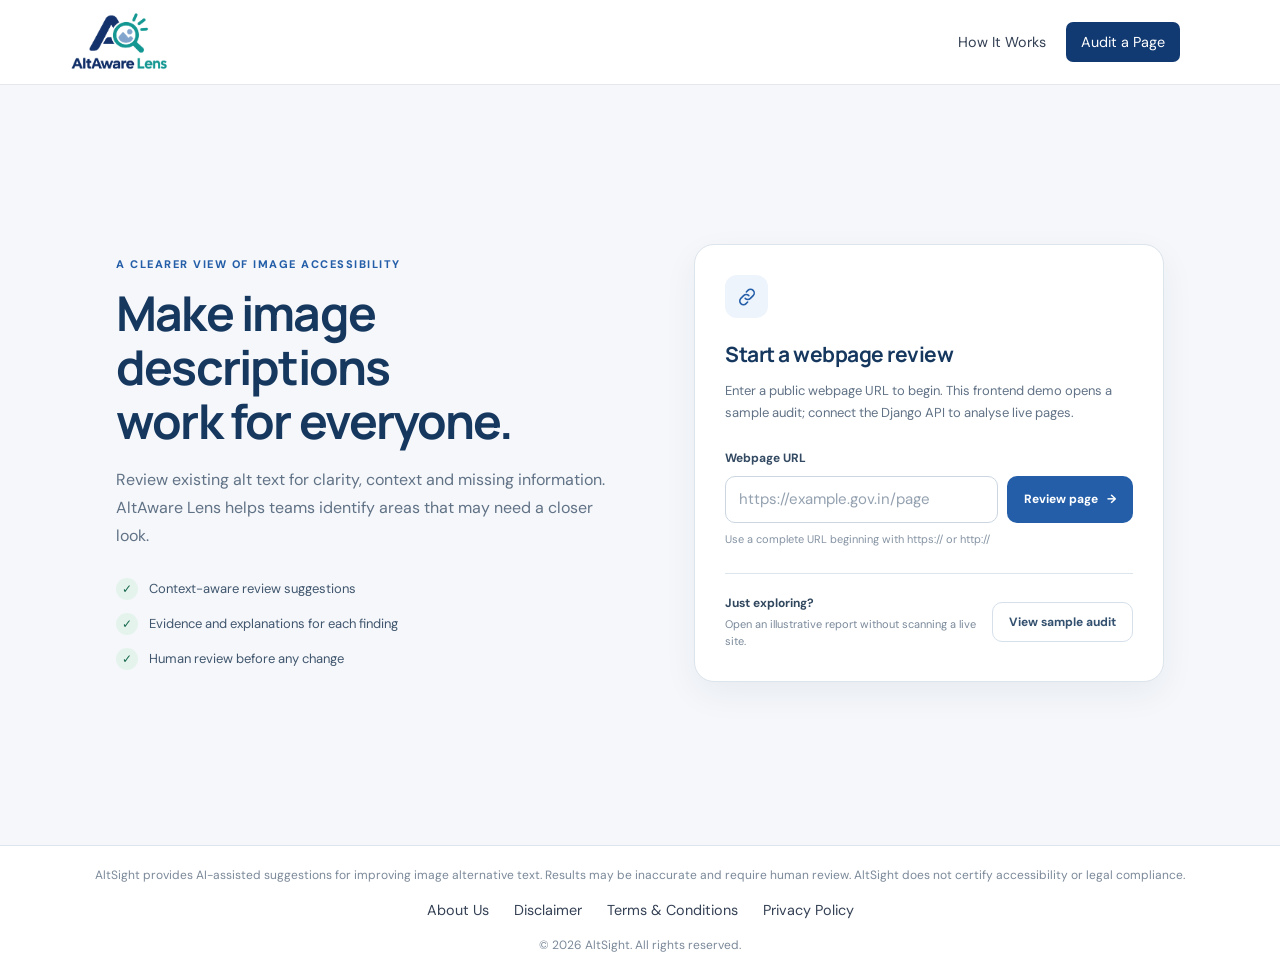
==== index.html @ 67014c3b "frontend_bhavya" ====
<!DOCTYPE html>
<html lang="en">

<head>
  <meta charset="UTF-8">
  <meta name="viewport" content="width=device-width, initial-scale=1">
  <meta name="theme-color" content="#16385f">

  <title>AltSight | Image accessibility review</title>

  <link rel="icon" href="images/AltAware%20Lens%20Logo%20Mark.png" type="image/png">
  <link rel="stylesheet" href="css/style.css">
  <script src="js/home.js" defer></script>
</head>

<body class="home-page">

  <!-- HEADER -->
  <header class="site-header">

    <a href="index.html" class="brand">
      <img
        src="./images/AltAware%20Lens%20Logo%20Mark.png"
        alt="AltAware Lens logo"
        class="brand-logo"
        width="56"
        height="56"
      >
    </a>

    <nav class="nav-links" aria-label="Main navigation">
      <a href="about.html#how-it-works">How It Works</a>
      <a href="index.html#audit-form" class="nav-cta">
        Audit a Page
      </a>
    </nav>

  </header>


  <!-- MAIN CONTENT -->
  <main class="home-main">

    <!-- Welcome Section -->
    <section class="welcome-copy" aria-labelledby="page-title">

      <p class="eyebrow">A clearer view of image accessibility</p>

      <h1 id="page-title">
        Make image descriptions<br class="desktop-break"> work for everyone.
      </h1>

      <p class="lead">
        Review existing alt text for clarity, context and missing information.
        AltAware Lens helps teams identify areas that may need a closer look.
      </p>

      <ul class="trust-points">
        <li><span aria-hidden="true">✓</span> Context-aware review suggestions</li>
        <li><span aria-hidden="true">✓</span> Evidence and explanations for each finding</li>
        <li><span aria-hidden="true">✓</span> Human review before any change</li>
      </ul>

    </section>


    <!-- URL Review Section -->
    <section class="url-card" aria-labelledby="url-heading">

      <div class="card-icon" aria-hidden="true">
        <svg viewBox="0 0 24 24" fill="none">
          <path
            d="M10 13.5a4 4 0 0 0 5.7 0l3-3a4 4 0 0 0-5.7-5.7l-1.7 1.7M14 10.5a4 4 0 0 0-5.7 0l-3 3A4 4 0 0 0 11 19.2l1.7-1.7"
            stroke="currentColor"
            stroke-width="1.7"
            stroke-linecap="round"
          />
        </svg>
      </div>

      <h2 id="url-heading">Start a webpage review</h2>

      <p class="muted">
        Enter a public webpage URL to begin. This frontend demo opens a
        sample audit; connect the Django API to analyse live pages.
      </p>

      <form id="urlForm" class="url-form">

        <label for="pageUrl">Webpage URL</label>

        <div class="input-row">
          <input
            id="pageUrl"
            name="url"
            type="url"
            placeholder="https://example.gov.in/page"
            autocomplete="url"
            required
          >

          <button class="button button-primary" type="submit">
            Review page <span aria-hidden="true">→</span>
          </button>
        </div>

        <p class="field-hint">
          Use a complete URL beginning with https:// or http://
        </p>

        <div
          id="homeMessage"
          class="message"
          role="status"
          aria-live="polite">
        </div>

      </form>

      <div class="card-divider"></div>

      <div class="sample-row">
        <div>
          <strong>Just exploring?</strong>
          <span>Open an illustrative report without scanning a live site.</span>
        </div>

        <button
          type="button"
          id="sampleButton"
          class="button button-secondary">
          View sample audit
        </button>
      </div>

    </section>

  </main>


  <!-- FOOTER -->
  <footer class="site-footer">

    <p class="footer-disclaimer">
      AltSight provides AI-assisted suggestions for improving image
      alternative text. Results may be inaccurate and require human
      review. AltSight does not certify accessibility or legal compliance.
    </p>

    <nav class="footer-links" aria-label="Legal and information">
      <a href="about.html">About Us</a>
      <a href="disclaimer.html">Disclaimer</a>
      <a href="terms.html">Terms &amp; Conditions</a>
      <a href="privacy.html">Privacy Policy</a>
    </nav>

    <p class="copyright">
      &copy; 2026 AltSight. All rights reserved.
    </p>

  </footer>

</body>
</html>
---- css/style.css ----
@import url('https://fonts.googleapis.com/css2?family=DM+Sans:wght@400;500;600;700&family=Manrope:wght@400;500;600;700;800&display=swap');

:root {
  --navy:#16385f; --blue:#245ea8; --blue-dark:#194a86; --blue-pale:#edf4fc;
  --ink:#1c2e43; --muted:#617286; --line:#dce4ec; --paper:#fff; --bg:#f5f7fa;
  --green:#17694f; --green-bg:#eaf6f0; --amber:#875b06; --amber-bg:#fff5df;
  --red:#a52b37; --red-bg:#fff0f1; --shadow:0 12px 34px rgba(22,56,95,.06);
  --radius:16px;
}
* { box-sizing:border-box; }
html { scroll-behavior:smooth; }
body { margin:0; background:var(--bg); color:var(--ink); font:15px/1.55 "DM Sans",system-ui,-apple-system,"Segoe UI",sans-serif; }
button,input { font:inherit; }
button,a { -webkit-tap-highlight-color:transparent; }
button { cursor:pointer; }
a { color:var(--blue); }
:focus-visible { outline:3px solid #4b91df; outline-offset:3px; }
.site-header { height:76px; display:flex; align-items:center; justify-content:space-between; padding:0 clamp(20px,6vw,88px); background:#fff; border-bottom:1px solid var(--line); }
.brand { display:inline-flex; align-items:center; gap:11px; color:var(--navy); text-decoration:none; }
.brand img { width:38px; height:38px; flex:none; }
.brand-copy { display:flex; flex-direction:column; line-height:1.1; }
.brand-copy strong { font:800 20px/1.15 "Manrope",sans-serif; letter-spacing:-.7px; }
.brand-copy small { margin-top:5px; font-size:9px; letter-spacing:1.15px; color:#708196; font-weight:700; }
.header-label,.workspace-label { color:#62758b; font-size:12px; font-weight:600; }
.home-main { max-width:1100px; margin:0 auto; padding:76px 26px 80px; display:grid; grid-template-columns:minmax(0,1fr) minmax(360px,.92fr); align-items:center; gap:68px; min-height:calc(100vh - 140px); }
.eyebrow { margin:0 0 13px; color:var(--blue); text-transform:uppercase; letter-spacing:1.5px; font-size:11px; font-weight:800; }
h1,h2,h3,p { margin-top:0; }
h1,h2,h3 { font-family:"Manrope","DM Sans",sans-serif; }
h1 { color:var(--navy); font-size:clamp(34px,4vw,48px); letter-spacing:-1.8px; line-height:1.13; margin-bottom:18px; }
.lead { color:var(--muted); font-size:16px; max-width:550px; line-height:1.75; }
.trust-points { padding:0; margin:28px 0 0; list-style:none; display:grid; gap:13px; color:#40566e; font-size:13px; }
.trust-points li { display:flex; align-items:center; gap:11px; }
.trust-points li span { display:grid; place-items:center; width:22px; height:22px; border-radius:50%; background:#e5f3ed; color:#17694f; font-weight:800; font-size:12px; }
.url-card { background:#fff; border:1px solid var(--line); border-radius:20px; padding:30px; box-shadow:var(--shadow); }
.card-icon { display:grid; place-items:center; width:43px; height:43px; background:var(--blue-pale); color:var(--blue); border-radius:12px; margin-bottom:20px; }
.card-icon svg { width:22px; height:22px; }
.url-card h2 { color:var(--navy); font-size:21px; letter-spacing:-.5px; margin-bottom:9px; }
.muted { color:var(--muted); }
.url-card > .muted { font-size:13px; line-height:1.7; margin-bottom:25px; }
.url-form label { display:block; font-size:12px; font-weight:700; margin-bottom:8px; color:#334a62; }
.input-row { display:flex; gap:9px; }
input[type=url] { min-width:0; width:100%; height:47px; padding:0 13px; color:var(--ink); border:1px solid #cbd6e2; border-radius:10px; background:#fff; }
input[type=url]:focus { border-color:#4b91df; outline:3px solid #4b91df26; }
input::placeholder { color:#94a1b0; }
.button { display:inline-flex; justify-content:center; align-items:center; gap:9px; border:1px solid transparent; border-radius:10px; padding:12px 16px; font-size:12px; line-height:1.2; font-weight:750; text-decoration:none; white-space:nowrap; transition:background .15s,border-color .15s; }
.button-primary { color:#fff; background:var(--blue); }
.button-primary:hover { background:var(--blue-dark); }
.button-secondary { background:#fff; border-color:#d5e0eb; color:#34516f; }
.button-secondary:hover { background:#f4f8fc; border-color:#bdccdc; }
.button-small { padding:9px 12px; font-size:11px; }
.field-hint { color:#8593a3; font-size:11px; margin:8px 0 0; }
.message { display:none; padding:10px 12px; margin-top:12px; border-radius:8px; background:var(--amber-bg); color:var(--amber); font-size:12px; }
.message.visible { display:block; }
.card-divider { height:1px; background:var(--line); margin:25px 0 20px; }
.sample-row { display:flex; align-items:center; justify-content:space-between; gap:14px; }
.sample-row div { display:grid; gap:4px; }
.sample-row strong { font-size:12px; color:#30475e; }
.sample-row span { color:#7a899a; font-size:11px; }
.site-footer { display:flex; justify-content:space-between; gap:20px; padding:20px clamp(20px,6vw,88px); background:#fff; border-top:1px solid var(--line); color:#7b8999; font-size:10px; }
.site-footer span:first-child { font-weight:800; color:#4d6279; }
.audit-main { max-width:1200px; margin:0 auto; padding:28px 24px 50px; }
.audit-header { padding:0 clamp(20px,5vw,72px); }
.header-actions { display:flex; align-items:center; gap:18px; }
.workspace-label { display:flex; align-items:center; gap:8px; }
.status-dot { width:7px; height:7px; background:#26966e; border-radius:50%; }
.breadcrumb { display:flex; gap:9px; align-items:center; font-size:11px; color:#7a899a; margin:0 0 28px; }
.breadcrumb a { text-decoration:none; }
.report-heading { display:flex; justify-content:space-between; align-items:flex-end; gap:24px; margin-bottom:24px; }
.report-heading h1 { font-size:clamp(29px,3vw,38px); margin-bottom:8px; }
.report-lead { font-size:13px; margin-bottom:0; }
.report-domain { min-width:245px; max-width:320px; display:grid; gap:5px; padding:14px 16px; border:1px solid var(--line); border-radius:12px; background:#fff; }
.domain-label { font-size:9px; letter-spacing:1px; color:#7a899a; font-weight:800; }
.report-domain strong { overflow-wrap:anywhere; color:#2c435d; font-size:12px; }
.report-domain > span:last-child { color:#8491a0; font-size:10px; }
.demo-banner { display:flex; align-items:center; gap:12px; background:#f0f5fb; border:1px solid #d8e5f3; color:#48617d; border-radius:10px; padding:12px 15px; font-size:11px; margin-bottom:18px; }
.demo-banner strong { color:#274c78; white-space:nowrap; }
.metrics { display:grid; grid-template-columns:repeat(3,minmax(0,1fr)); gap:14px; margin-bottom:22px; }
.metric-card { display:grid; gap:5px; padding:18px 20px; border:1px solid var(--line); border-radius:13px; background:#fff; }
.metric-label { color:#62758b; font-size:11px; font-weight:700; }
.metric-card strong { font:800 29px/1.2 "Manrope",sans-serif; color:var(--navy); letter-spacing:-1px; }
.metric-note { color:#8a97a6; font-size:10px; }
.report-layout { display:grid; grid-template-columns:225px minmax(0,1fr); align-items:start; gap:20px; }
.filter-panel,.findings-section { border:1px solid var(--line); border-radius:14px; background:#fff; overflow:hidden; }
.filter-panel { padding:19px 15px; }
.filter-panel h2,.findings-toolbar h2 { font-size:15px; color:var(--navy); margin-bottom:5px; }
.small-copy { font-size:11px; margin-bottom:15px; }
.filter-list { display:grid; gap:5px; }
.filter-button { display:flex; align-items:center; justify-content:space-between; gap:8px; width:100%; padding:10px 9px; border:1px solid transparent; border-radius:8px; background:#fff; color:#52677e; text-align:left; font-size:11px; font-weight:650; }
.filter-button > span:last-child { color:#6e8298; background:#f1f4f7; border-radius:5px; padding:2px 6px; font-size:10px; }
.filter-button:hover { background:#f7f9fc; }
.filter-button.is-active { background:var(--blue-pale); border-color:#d8e6f7; color:#1f518b; }
.review-note { border-top:1px solid var(--line); margin-top:18px; padding-top:16px; }
.review-note strong { color:#375574; font-size:11px; }
.review-note p { margin:6px 0 0; color:#738398; font-size:10px; line-height:1.65; }
.findings-toolbar { padding:17px 19px; border-bottom:1px solid var(--line); display:flex; justify-content:space-between; align-items:center; gap:14px; }
.findings-toolbar h2 { margin:0; }
.findings-toolbar p { margin:4px 0 0; }
.finding-list { padding:12px; display:grid; gap:10px; }
.finding-card { border:1px solid var(--line); border-radius:11px; overflow:hidden; }
.finding-main { display:grid; grid-template-columns:66px minmax(0,1fr); gap:13px; padding:14px; }
.finding-thumb { width:66px; height:62px; border:1px solid #e0e8f0; border-radius:8px; background:#f1f5f9; display:grid; place-items:center; color:#587a9e; }
.finding-thumb svg { width:35px; height:35px; }
.finding-title-row { display:flex; flex-wrap:wrap; align-items:center; gap:7px; }
.finding-title-row h3 { margin:0; color:#29435f; font-size:12px; }
.status-tag { display:inline-flex; border-radius:5px; padding:3px 6px; font-size:9px; font-weight:800; }
.status-tag.issue { color:var(--red); background:var(--red-bg); }
.status-tag.review { color:var(--amber); background:var(--amber-bg); }
.status-tag.decided { color:var(--green); background:var(--green-bg); }
.finding-meta { margin-top:5px; color:#8995a4; font-size:10px; overflow-wrap:anywhere; }
.finding-summary { margin:8px 0 0; color:#596c80; font-size:11px; line-height:1.6; }
.finding-actions { display:flex; flex-wrap:wrap; gap:7px; margin-top:11px; }
.small-action { padding:7px 9px; border:1px solid #dce4ec; border-radius:7px; background:#fff; color:#536a82; font-size:10px; font-weight:700; }
.small-action:hover { background:#f5f8fb; }
.small-action.primary { color:#24558e; background:#eff5fc; border-color:#d5e4f6; }
.finding-detail { display:none; padding:0 14px 14px 93px; }
.finding-card.is-expanded .finding-detail { display:block; }
.detail-grid { display:grid; grid-template-columns:1fr 1fr; gap:8px; }
.detail-box { padding:11px; background:#f8fafc; border:1px solid #e2e8ef; border-radius:8px; min-width:0; }
.detail-box.suggestion { background:#f1f6fc; border-color:#d7e5f5; }
.detail-box.full { grid-column:1/-1; }
.detail-label { margin-bottom:5px; color:#718298; font-size:9px; font-weight:800; letter-spacing:.65px; text-transform:uppercase; }
.detail-text { color:#435970; font-size:11px; overflow-wrap:anywhere; line-height:1.65; white-space:pre-wrap; }
.detail-foot { color:#8995a4; font-size:9px; margin-top:7px; }
.empty-state { text-align:center; padding:34px 15px; color:#738398; font-size:12px; }
.disclaimer { margin:16px 0 0; color:#8290a0; font-size:10px; line-height:1.7; }
.toast { position:fixed; right:22px; bottom:22px; max-width:min(380px,calc(100vw - 44px)); padding:12px 15px; border-radius:10px; color:#fff; background:#183b61; box-shadow:var(--shadow); font-size:11px; z-index:10; opacity:0; transform:translateY(8px); pointer-events:none; transition:opacity .15s,transform .15s; }
.toast.show { opacity:1; transform:translateY(0); }
@media (max-width:850px) {
  .home-main { grid-template-columns:1fr; gap:36px; max-width:650px; padding-top:48px; }
  .report-heading { align-items:flex-start; flex-direction:column; }
  .report-domain { width:100%; max-width:none; }
  .report-layout { grid-template-columns:1fr; }
  .filter-panel { padding:15px; }
  .filter-list { grid-template-columns:repeat(2,minmax(0,1fr)); }
  .review-note { margin-top:13px; }
}
@media (max-width:600px) {
  .site-header { height:66px; padding:0 16px; }
  .header-label,.workspace-label { display:none; }
  .brand-copy strong { font-size:18px; }
  .brand-copy small { font-size:8px; }
  .home-main { padding:42px 16px 50px; }
  h1 { font-size:34px; }
  .desktop-break { display:none; }
  .url-card { padding:21px; }
  .input-row { flex-direction:column; }
  .input-row .button { min-height:45px; }
  .sample-row { align-items:flex-start; flex-direction:column; }
  .sample-row .button { width:100%; }
  .site-footer { flex-direction:column; padding:18px 16px; }
  .audit-main { padding:22px 14px 35px; }
  .metrics { gap:8px; }
  .metric-card { padding:13px 12px; }
  .metric-card strong { font-size:25px; }
  .metric-label { font-size:10px; }
  .metric-note { font-size:9px; }
  .filter-list { grid-template-columns:1fr 1fr; }
  .findings-toolbar { align-items:flex-start; }
  .finding-main { grid-template-columns:48px minmax(0,1fr); gap:10px; padding:11px; }
  .finding-thumb { width:48px; height:48px; }
  .finding-thumb svg { width:29px; height:29px; }
  .finding-detail { padding:0 11px 11px; }
  .detail-grid { grid-template-columns:1fr; }
  .detail-box.full { grid-column:auto; }
}
@media (prefers-reduced-motion:reduce) { *,*::before,*::after { scroll-behavior:auto!important; transition:none!important; } }




/* Header and navigation */
.site-header {
  display: flex;
  align-items: center;
  justify-content: space-between;
  gap: 20px;
  padding: 14px 5%;
  background: #ffffff;
  border-bottom: 1px solid #e5e7eb;
  height: 85px;
  padding: 0 100px;
  box-sizing: border-box;
}

.brand {
  display: inline-flex;
  align-items: center;
  gap: 10px;
  color: #123a72;
  text-decoration: none;
  font-size: 1.2rem;
  font-weight: 700;
}

.brand-logo {
  width: 100px;
  height: 85px;
  object-fit: contain;
  transform: scale(3.0);
  flex-shrink: 0;
}

.nav-links,
.footer-links {
  display: flex;
  align-items: center;
  flex-wrap: wrap;
  gap: 20px;
}

.nav-links a,
.footer-links a {
  color: #344054;
  text-decoration: none;
  font-size: 0.9rem;
}

.nav-links a:hover,
.footer-links a:hover {
  color: #123a72;
  text-decoration: underline;
}

.nav-links .nav-cta {
  padding: 9px 15px;
  border-radius: 7px;
  background: #123a72;
  color: #ffffff;
  text-decoration: none;
}

/* Footer */
.site-footer {
    display: flex;
    flex-direction: column;
    align-items: center;
    justify-content: center;
    gap: 15px;
    padding: 20px;
    width: 100%;
    text-align: center;
    box-sizing: border-box;
}

.footer-disclaimer {
    margin: 0;
    width: 100%;
    max-width: none;
    font-size: 12px;
    line-height: 1.5;
}

.footer-links {
    display: flex;
    justify-content: center;
    align-items: center;
    gap: 25px;
    margin: 0;
}

.copyright {
    margin: 0;
    font-size: 12px;
}

/* Mobile layout */
@media (max-width: 600px) {
  .site-header {
    align-items: flex-start;
    flex-direction: column;
    gap: 14px;
  }

  .nav-links {
    gap: 12px 16px;
  }
}
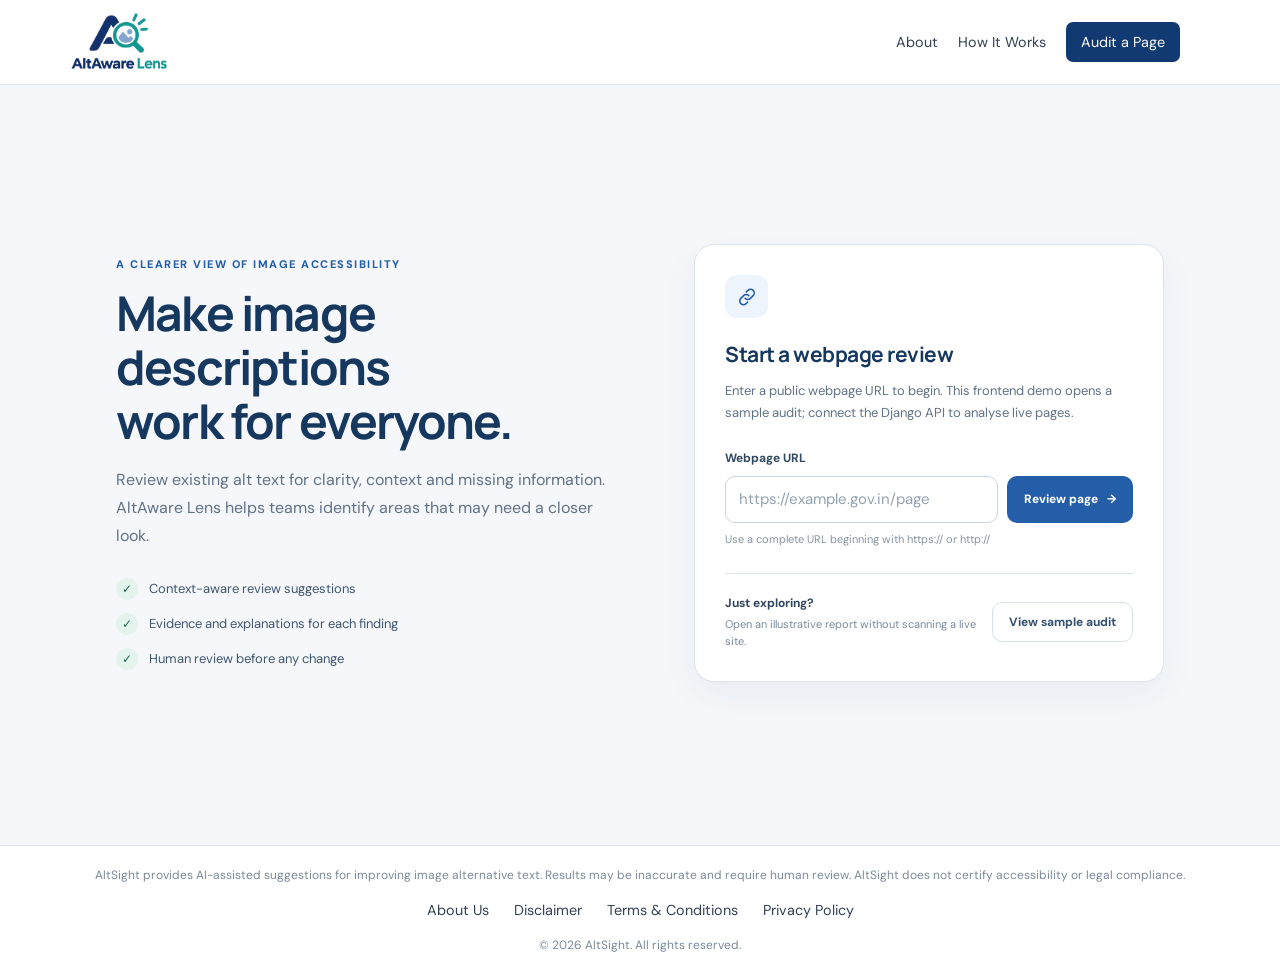
==== commit 3c583128: "index changes" ====
--- a/index.html
+++ b/index.html
@@ -16,26 +16,27 @@
 <body class="home-page">
 
   <!-- HEADER -->
-  <header class="site-header">
+<header class="site-header">
 
-    <a href="index.html" class="brand">
-      <img
-        src="./images/AltAware%20Lens%20Logo%20Mark.png"
-        alt="AltAware Lens logo"
-        class="brand-logo"
-        width="56"
-        height="56"
-      >
+  <a href="index.html" class="brand">
+    <img
+      src="./images/AltAware%20Lens%20Logo%20Mark.png"
+      alt="AltAware Lens logo"
+      class="brand-logo"
+      width="56"
+      height="56"
+    >
+  </a>
+
+  <nav class="nav-links" aria-label="Main navigation">
+    <a href="about.html">About</a>
+    <a href="about.html#how-it-works">How It Works</a>
+    <a href="index.html#audit-form" class="nav-cta">
+      Audit a Page
     </a>
+  </nav>
 
-    <nav class="nav-links" aria-label="Main navigation">
-      <a href="about.html#how-it-works">How It Works</a>
-      <a href="index.html#audit-form" class="nav-cta">
-        Audit a Page
-      </a>
-    </nav>
-
-  </header>
+</header>
 
 
   <!-- MAIN CONTENT -->
